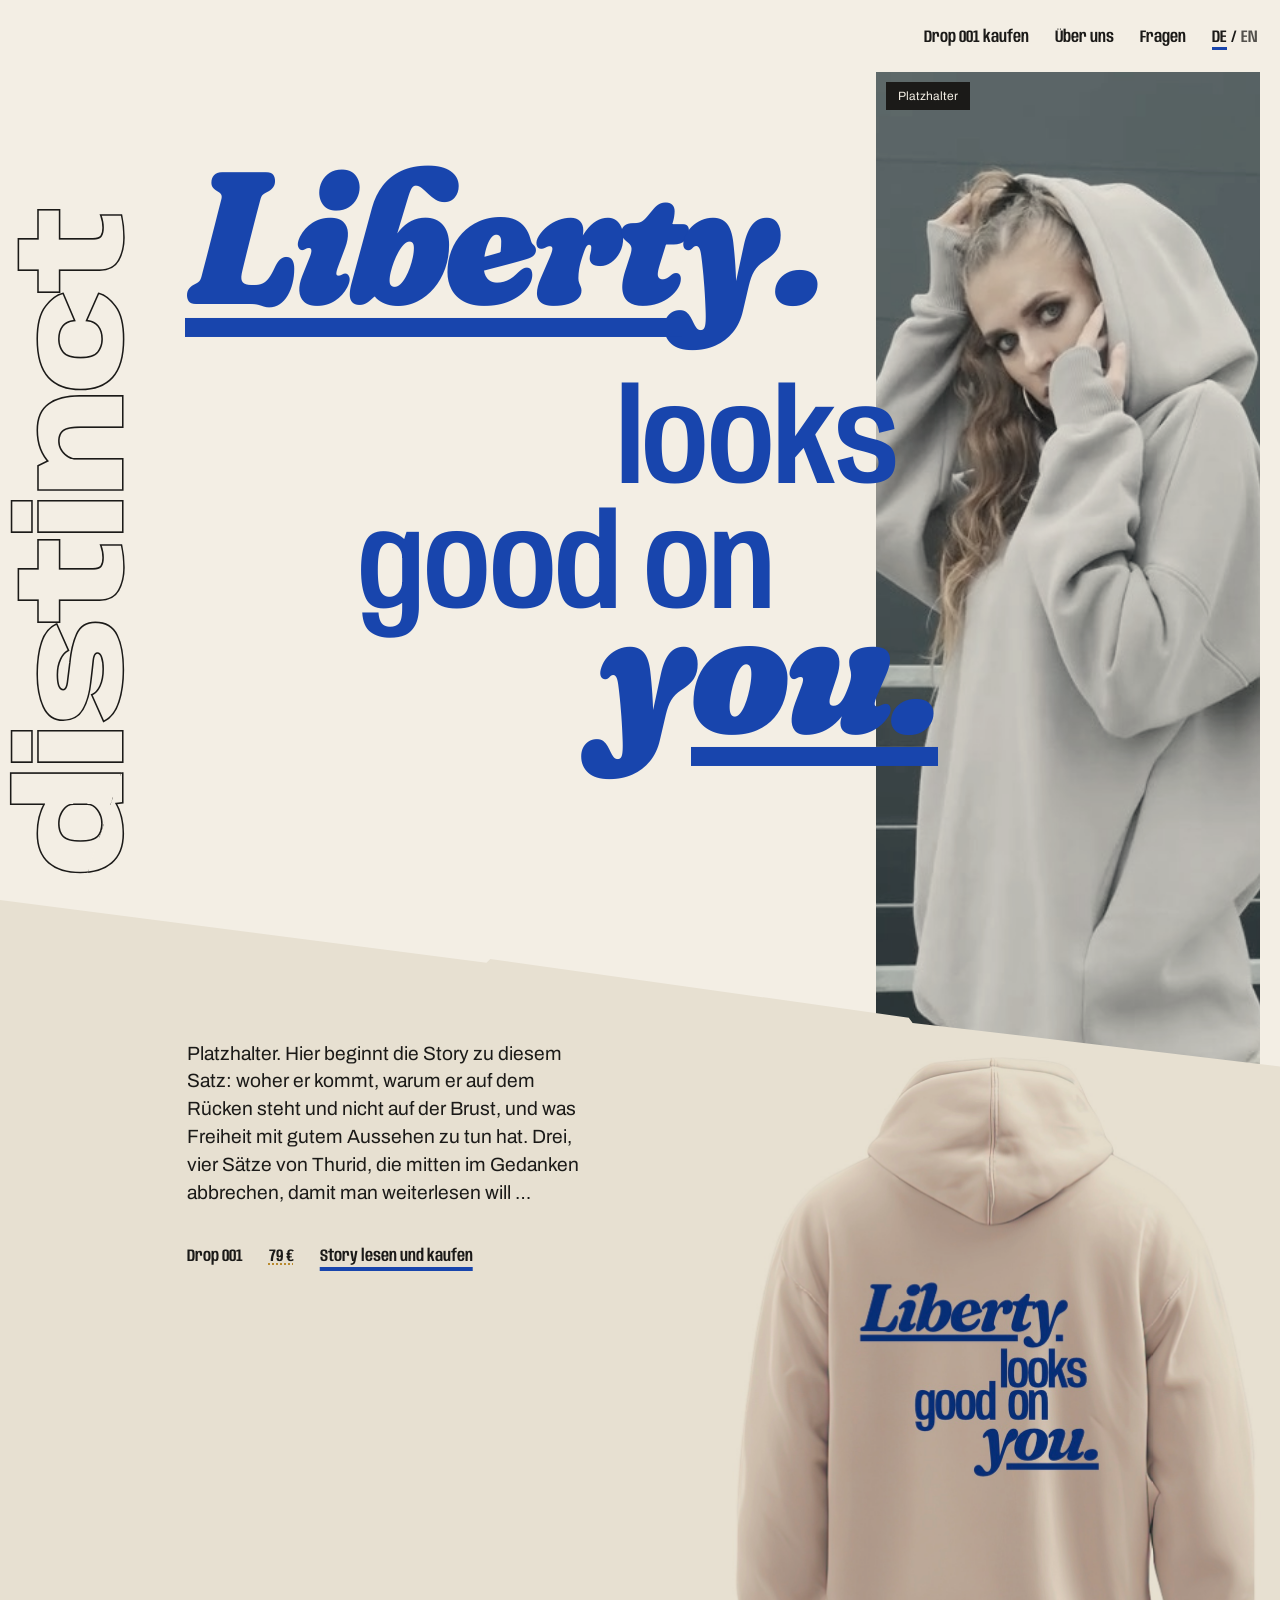
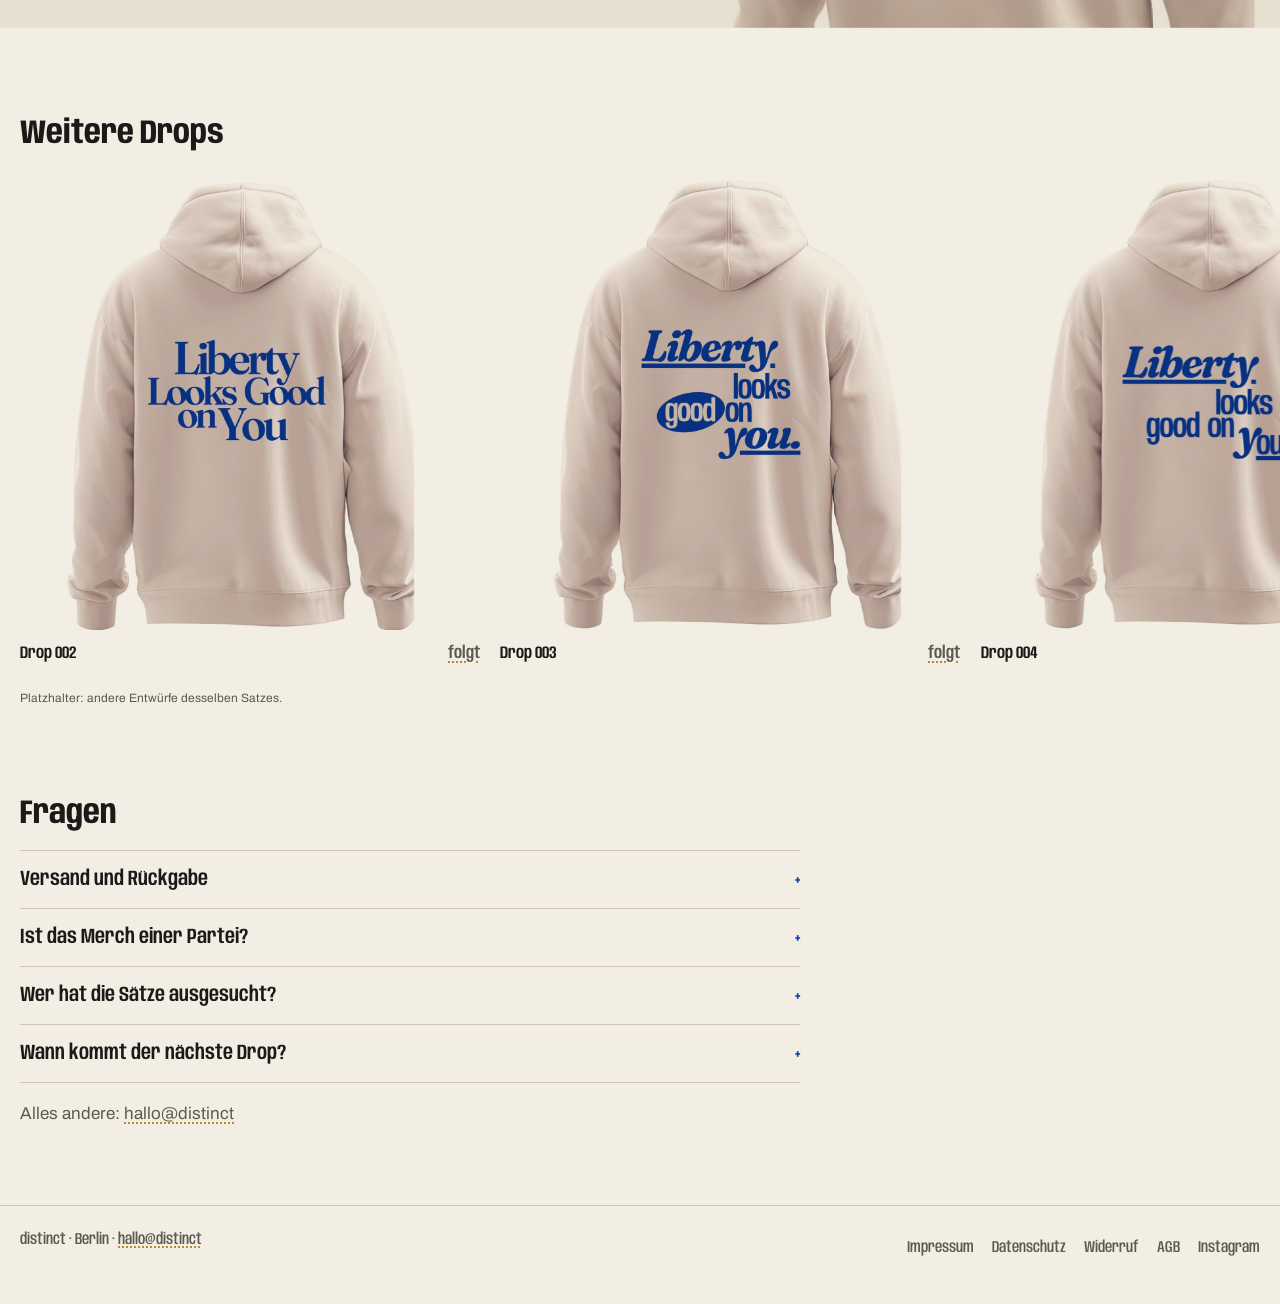
==== index.html @ 94212947 "v5a: Claim, Reels, distinct hochkant Co-Authored-By: Claude Fable 5.2 <noreply@anthropic.com>" ====
<!doctype html>
<html lang="de">
<head>
<meta charset="utf-8">
<meta name="viewport" content="width=device-width,initial-scale=1">
<title>distinct · Liberty looks good on you</title>
<meta name="description" content="distinct. Liberty looks good on you. Drop 001: ein Hoodie, ein Satz auf dem Rücken.">
<meta name="robots" content="noindex">
<link rel="preconnect" href="https://fonts.googleapis.com">
<link rel="preconnect" href="https://fonts.gstatic.com" crossorigin>
<link rel="stylesheet" href="https://fonts.googleapis.com/css2?family=Anybody:wdth,wght@50..150,100..900&family=Fraunces:ital,opsz,wght,SOFT,WONK@1,9..144,100..900,0..100,0..1&family=Archivo:wght@400;500&display=swap">
<link rel="stylesheet" href="assets/site.css">
</head>
<body>
<header class="top over">
  <nav class="nav" aria-label="Seiten" data-i18n-aria="aria_nav">
    <a href="liberty-looks-good-on-you/" data-i18n="nav_shop"><span class="nl">Drop 001 kaufen</span><span class="ns">Kaufen</span></a>
    <a href="about/" data-i18n="nav_about">Über uns</a>
    <a href="#fragen" data-i18n="nav_help">Fragen</a>
    <span class="lang" role="group" aria-label="Sprache" data-i18n-aria="aria_lang"><button type="button" data-l="de" aria-pressed="true">DE</button><span aria-hidden="true">/</span><button type="button" data-l="en" aria-pressed="false">EN</button></span>
  </nav>
</header>
<main class="start">
  <div class="edge"><div class="spine"><h1 class="wm big" id="wm" aria-label="distinct"><span class="d" aria-hidden="true"><span class="dt">d</span><span class="db">d</span></span><span aria-hidden="true">istinct</span></h1></div></div>
  <section class="heroA" aria-label="Liberty looks good on you">
    <p class="lock" role="img" aria-label="Liberty looks good on you">
      <span class="f l1" aria-hidden="true">Libert<i class="rule lft"></i>y.</span>
      <span class="g l2" aria-hidden="true">looks</span>
      <span class="g l3" aria-hidden="true">good on</span>
      <span class="f l4" aria-hidden="true">y<i class="rule rgt"></i>ou.</span>
    </p>
    <!-- Platzhalter-Reels: fünf freie Clips von mixkit.co (Nr. 47498, 47508, 45530, 766, 14067), lokal auf 5 Sekunden, 576×720 und rund 0,85 MB geschnitten.
         Kommen raus, sobald es Clips aus dem Community-Shooting gibt: vier bis sechs Mini-Reels, 4 bis 6 Sekunden, hochkant, ohne Ton,
         jede Person einzeln im Hoodie, gleiches Licht, gleicher Ausschnitt, je unter 1,5 MB plus Standbild. <img> geht an derselben Stelle auch. -->
    <div class="you" aria-hidden="true"><video class="on" muted playsinline preload="auto" poster="img/you-1.jpg" src="img/you-1.mp4"></video><video muted playsinline preload="metadata" poster="img/you-2.jpg" src="img/you-2.mp4"></video><video muted playsinline preload="metadata" poster="img/you-3.jpg" src="img/you-3.mp4"></video><video muted playsinline preload="metadata" poster="img/you-4.jpg" src="img/you-4.mp4"></video><video muted playsinline preload="metadata" poster="img/you-5.jpg" src="img/you-5.mp4"></video><span class="phl">Platzhalter</span></div>
  </section>
  <section class="panel" aria-label="Drop 001">
    <div class="drop">
      <div>
        <div class="below" id="land">
          <h1 class="wm flat" aria-label="distinct"><span class="d" aria-hidden="true"><span class="dt">d</span><span class="db">d</span></span><span aria-hidden="true">istinct</span></h1>
          <div class="slot" aria-hidden="true"></div>
          <div class="dtext">
            <p class="teaser" data-i18n="teaser">Platzhalter. Hier beginnt die Story zu diesem Satz: woher er kommt, warum er auf dem Rücken steht und nicht auf der Brust, und was Freiheit mit gutem Aussehen zu tun hat. Drei, vier Sätze von Thurid, die mitten im Gedanken abbrechen, damit man weiterlesen will …</p>
            <p class="buyline"><span class="pr">Drop 001</span><span class="pr tbd">79 €</span><a class="go" href="liberty-looks-good-on-you/" data-i18n="more">Story lesen und kaufen</a></p>
          </div>
        </div>
      </div>
      <a class="shot" href="liberty-looks-good-on-you/"><img src="img/hoodie-ruecken.jpg" alt="Cremefarbener Hoodie von hinten, auf dem Rücken in Kobaltblau gedruckt: Liberty looks good on you" width="1400" height="1400"></a>
    </div>
  </section>
  <!-- Platzhalter-Block: fliegt wieder raus, bis es Drop 002 gibt. Bilder sind Thurids andere Entwürfe desselben Satzes. -->
  <section class="md" aria-labelledby="mdTitle">
    <h2 class="h2" id="mdTitle" data-i18n="md_t">Weitere Drops</h2>
    <div class="rail" tabindex="0" role="region" aria-label="Weitere Drops" data-i18n-aria="aria_md">
      <figure class="card"><div class="shot"><img src="img/entwurf-7.jpg" alt="Platzhalter: weiterer Hoodie-Entwurf von hinten" loading="lazy" width="1400" height="1400"></div><figcaption><span>Drop 002</span><span class="tbd" data-i18n="soon">folgt</span></figcaption></figure>
      <figure class="card"><div class="shot"><img src="img/entwurf-3.jpg" alt="Platzhalter: weiterer Hoodie-Entwurf von hinten" loading="lazy" width="1400" height="1400"></div><figcaption><span>Drop 003</span><span class="tbd" data-i18n="soon">folgt</span></figcaption></figure>
      <figure class="card"><div class="shot"><img src="img/entwurf-6.jpg" alt="Platzhalter: weiterer Hoodie-Entwurf von hinten" loading="lazy" width="1400" height="1400"></div><figcaption><span>Drop 004</span><span class="tbd" data-i18n="soon">folgt</span></figcaption></figure>
    </div>
    <p class="ph" data-i18n="md_ph">Platzhalter: andere Entwürfe desselben Satzes.</p>
  </section>
  <section class="qs" id="fragen" aria-labelledby="faqTitle">
    <h2 class="h2" id="faqTitle" data-i18n="faq_t">Fragen</h2>
    <div class="faq">
      <details><summary data-i18n="x6q">Versand und Rückgabe</summary><p data-i18n="x6a">Versand mit <span class="tbd">DHL</span> innerhalb Deutschlands für <span class="tbd">4,90 €</span>, <span class="tbd">mittwochs</span>. 14 Tage Widerrufsrecht ab Erhalt. Schreib uns, wir schicken dir ein Rücksendeetikett.</p></details>
      <details><summary data-i18n="x1q">Ist das Merch einer Partei?</summary><p data-i18n="x1a">Nein. distinct gehört zu keiner Partei. Das Label entsteht im <span class="tbd">Hekaton-Fellowship von Prometheus, einem Freiheitsinstitut in Berlin</span>.</p></details>
      <details><summary data-i18n="x2q">Wer hat die Sätze ausgesucht?</summary><p data-i18n="x2a">Thurid hat rund 70 Sätze geschrieben. Sechs davon hingen beim Open Summit 2026 an einer Wand, die Gäste haben mit Klebepunkten abgestimmt.</p></details>
      <details><summary data-i18n="x5q">Wann kommt der nächste Drop?</summary><p data-i18n="x5a">Ein Satz pro Drop. <span class="tbd">Drop 002 ist für das Frühjahr 2027 geplant.</span></p></details>
      <p class="note" data-i18n="h_note">Alles andere: <span class="tbd">hallo@distinct</span></p>
    </div>
  </section>
</main>
<footer class="foot">
  <span>distinct · Berlin · <span class="tbd">hallo@distinct</span></span>
  <nav aria-label="Rechtliches" data-i18n-aria="aria_legal"><a href="impressum/">Impressum</a><a href="datenschutz/" data-i18n="privacy">Datenschutz</a><a href="widerruf/" data-i18n="withdraw">Widerruf</a><a href="agb/" data-i18n="agb">AGB</a><a href="#">Instagram</a></nav>
</footer>
<script>window.EN_PAGE={"title": "distinct · Liberty looks good on you", "teaser": "Placeholder. This is where the story behind the sentence begins: where it comes from, why it sits on the back and not on the chest, and what liberty has to do with looking good. Three or four sentences by Thurid that stop mid-thought, so you want to read on …", "soon": "to follow", "md_t": "More drops", "md_ph": "Placeholder: other designs of the same sentence.", "faq_t": "Questions", "h_note": "Anything else: <span class=\"tbd\">hallo@distinct</span>", "x6q": "Shipping and returns", "x6a": "Shipping with <span class=\"tbd\">DHL</span> within Germany for <span class=\"tbd\">€4.90</span>, <span class=\"tbd\">on Wednesdays</span>. 14-day right of withdrawal from delivery. Write to us and we send a return label.", "x1q": "Is this party merch?", "x1a": "No. distinct belongs to no party. The label is being built in the <span class=\"tbd\">Hekaton fellowship of Prometheus, a freedom institute in Berlin</span>.", "x2q": "Who picked the sentences?", "x2a": "Thurid wrote around 70 sentences. Six of them hung on a wall at Open Summit 2026, and the guests voted with sticky dots.", "x5q": "When is the next drop?", "x5a": "One sentence per drop. <span class=\"tbd\">Drop 002 is planned for spring 2027.</span>"};</script>
<script src="assets/site.js"></script>
</body>
</html>
---- assets/site.css ----
/* distinct v5. Cream and cobalt. Anybody speaks, Fraunces only inside the sentence, Archivo reads. One cut, one sliding wordmark. */
:root{
  --cream:#F3EEE4; --tint:#E7E0D1; --ink:#1b1a18; --muted:#5d5950; --rule:#cdc6b6; --kobalt:#1845AD; --tbd:#b98a2e;
  --any:'Anybody','Helvetica Neue',Arial,sans-serif;
  --fr:'Fraunces',Georgia,serif;
  --body:'Archivo','Helvetica Neue',Arial,sans-serif;
  --gx:max(20px,env(safe-area-inset-left,0px));
  --ease:cubic-bezier(.2,.7,.2,1);
  color-scheme:light;
}
*{box-sizing:border-box}
html{scroll-behavior:smooth}
body{margin:0;background:var(--cream);color:var(--ink);font-family:var(--body);font-size:17px;line-height:1.55;display:flex;flex-direction:column;min-height:100vh;min-height:100svh}
main{width:100%}
a{color:inherit}
a:focus-visible,button:focus-visible,summary:focus-visible,input:focus-visible+label{outline:2px solid var(--kobalt);outline-offset:3px}
::selection{background:var(--kobalt);color:var(--cream)}
p{margin:0}
h1,h2,h3{margin:0;font-weight:inherit}
img{display:block;max-width:100%}
.sr{position:absolute;width:1px;height:1px;overflow:hidden;clip-path:inset(50%);white-space:nowrap}
.tbd{text-decoration:underline dotted var(--tbd) 2px;text-underline-offset:3px}
.meta{font-family:var(--any);font-stretch:78%;font-weight:600;font-size:17px;line-height:1.3}
.go{display:inline-block;padding-block:8px;font-family:var(--any);font-stretch:78%;font-weight:600;font-size:17px;text-decoration:underline;text-decoration-thickness:4px;text-underline-offset:6px;text-decoration-color:var(--kobalt)}
.go:hover{color:var(--kobalt)}
.ph{font-size:12px;color:var(--muted)}

/* ---- header */
.top{display:flex;justify-content:space-between;align-items:center;gap:16px;padding:14px var(--gx)}
.top.over{position:absolute;inset:0 0 auto 0;z-index:6;justify-content:flex-end}
.nav{display:flex;gap:22px;align-items:center;font-family:var(--any);font-stretch:78%;font-weight:600;font-size:17px}
.nav a,.nav button{color:inherit;text-decoration:none;background:none;border:0;padding:10px 2px;font:inherit;cursor:pointer;white-space:nowrap}
.nav a:hover{text-decoration:underline;text-underline-offset:5px}
.nav .ns{display:none}
.nav a[aria-current="page"]{text-decoration:underline;text-decoration-thickness:3px;text-underline-offset:5px;text-decoration-color:var(--kobalt)}
.lang{display:flex;gap:2px;align-items:center}
.lang button[aria-pressed="true"]{text-decoration:underline;text-decoration-thickness:3px;text-underline-offset:5px;text-decoration-color:var(--kobalt)}
.lang button[aria-pressed="false"]{opacity:.74}

/* ---- wordmark: Anybody wide, the d cut along a steep diagonal, the lower piece slips */
.wm{font-family:var(--any);font-weight:800;font-stretch:112%;letter-spacing:-.035em;line-height:.9;color:var(--ink);white-space:nowrap;text-decoration:none;display:inline-block;margin:0}
.wm .d{position:relative;display:inline-block;--g:0em}
.wm .dt{display:inline-block;clip-path:polygon(-30% -30%,140% -30%,140% 92%,-30% 44%)}
.wm .db{position:absolute;left:0;top:0;clip-path:polygon(-30% 44%,140% 92%,140% 140%,-30% 140%);transform:translate(calc(var(--g) * -.8),var(--g))}
.wm.s{font-size:24px}
.wm.s .d{--g:.055em}
.below{position:relative}
/* start page: the wordmark stands on end along the left edge and reads upwards. It holds still (sticky) while the page
   moves under it, until it stands beside the drop; the d breaks over the first 160px of scroll (site.js). */
.edge{position:absolute;z-index:5;left:var(--gx);top:calc(var(--hh) - 24px - var(--wml));width:var(--spine);height:calc(24px + var(--land) + 2 * var(--wml));pointer-events:none}
.edge .spine{position:sticky;top:calc(var(--hh) - 24px - var(--wml));height:var(--wml)}
.wm.big{position:absolute;left:0;bottom:0;font-size:var(--wms,120px);transform-origin:0 100%;rotate:-90deg;translate:.9em 0}
.wm.flat{display:none}
/* softer wordmark on the first screen: Kontur by default, chosen by Florian on 17 Nov (?distinct=kontur | hell | voll): it gains full ink while it holds, --q runs 0..1 */
.wm-hell .wm.big{color:color-mix(in srgb,var(--ink) calc(var(--q,0) * 100%),#c8c0af)}
.wm-kontur .wm.big{color:color-mix(in srgb,var(--ink) calc(var(--q,0) * 100%),var(--cream));-webkit-text-stroke:.022em var(--ink);paint-order:stroke fill}
.slot{height:var(--wml)}
.static .wm .d{--g:.055em!important}

/* ---- the sentence, set to the measure of the back print (Thurid's design 1).
   1em = the size of "Liberty."; the grotesk rows are .68em at 84% width; tops are baseline targets minus each font's ascent. */
.lock{position:relative;display:block;width:4em;height:3.42em;font-size:var(--u,200px);color:var(--kobalt);margin:0}
.lock>span{position:absolute;display:block;line-height:1;white-space:nowrap}
.lock .f{font-family:var(--fr);font-style:italic;font-weight:900;font-variation-settings:'opsz' 144,'SOFT' 100,'WONK' 1;letter-spacing:-.02em}
.lock .g{font-family:var(--any);font-weight:600;font-stretch:84%;font-size:.68em;letter-spacing:-.01em}
.lock .l1{left:0;top:0}
.lock .l2{left:3.35em;top:1.891em}
.lock .l3{left:1.34em;top:2.866em}
.lock .l4{left:2.187em;top:2.278em}
.lock .rule{display:inline-block;width:0;height:0;position:relative}
.lock .rule::after{content:"";position:absolute;top:.075em;height:.1em;background:currentColor}
.lock .rule.lft::after{right:0;width:2.6385em}
.lock .rule.rgt::after{left:0;width:1.3145em}
.lock.bleed .rule.lft::after,.lock.bleed .rule.rgt::after{width:200vw}

/* ---- v5a start: wordmark on end at the left edge, the sentence beside it, a tall photo for the "you" that cuts between people;
   then the drop on a panel whose hand-cut top edge also cuts the photo */
.start{position:relative;--hh:max(100svh,600px);--wms:min(11vw,calc((var(--hh) - 48px) / 4.75));--spine:calc(var(--wms) * .9);--wml:calc(var(--wms) * 4.72);--land:calc(2vw + 16px)}
.heroA{position:relative;height:var(--hh)}
.heroA .lock{position:absolute;left:calc(var(--gx) + var(--spine) + 40px);top:calc(50% + 14px);transform:translateY(-50%);--u:min(calc((100vw - 2 * var(--gx) - var(--spine) - 25vw - 40px) / 4),calc((var(--hh) - 130px) / 3.42))}
.you{position:absolute;z-index:-1;right:var(--gx);top:72px;bottom:-13.5vw;width:30vw;background:var(--tint);overflow:hidden}
.you>img,.you>video{position:absolute;inset:0;width:100%;height:100%;object-fit:cover;opacity:0;transition:opacity 1.4s ease}
.you>.on{opacity:1}
/* one grade over all clips so they read as one series (?film=warm | mono | aus) */
.you::after{content:"";position:absolute;inset:0;pointer-events:none;background:var(--cream);mix-blend-mode:multiply;opacity:0}
.film-warm .you>video,.film-warm .you>img{filter:saturate(.45) contrast(.92) brightness(1.06)}
.film-warm .you::after{opacity:1}
.film-mono .you>video,.film-mono .you>img{filter:grayscale(1) contrast(.95) brightness(1.08)}
.film-mono .you::after{opacity:1;background:#e9dfc9}
.you .phl{z-index:2;position:absolute;left:10px;top:10px;background:var(--ink);color:var(--cream);font-size:12px;line-height:1;padding:8px 12px}
@media (prefers-reduced-motion:no-preference){
  .you>img{transform:scale(1.07);transition:opacity 1.4s ease,transform 8s linear}
  .you>img.on{transform:none}
}
.panel{position:relative;overflow-x:clip}
.panel::before{content:"";position:absolute;inset:0;z-index:-1;background:var(--tint);clip-path:polygon(0 0,38% 4.9vw,38.3% 4.6vw,71% 9.2vw,71.3% 9.6vw,100% 13vw,100% 100%,0 100%)}
.drop{display:grid;grid-template-columns:minmax(0,.95fr) minmax(0,1.05fr);gap:clamp(24px,4vw,64px);padding-left:var(--gx);align-items:start}
.panel .below{display:grid;grid-template-columns:var(--spine) minmax(0,1fr);column-gap:40px;padding-top:var(--land)}
.dtext{padding-block:calc(5vw + 34px) clamp(48px,7vw,96px)}
.teaser{font-size:clamp(18px,1.5vw,22px);line-height:1.45;max-width:36ch;text-wrap:pretty}
.buyline{display:flex;align-items:baseline;flex-wrap:wrap;gap:6px 26px;margin-top:clamp(18px,2.2vw,30px)}
.pr{font-family:var(--any);font-stretch:78%;font-weight:600;font-size:17px}
.shot{position:relative;display:block;aspect-ratio:1/1;mix-blend-mode:multiply}
.shot img{position:absolute;inset:0;width:100%;height:100%;object-fit:cover}
.drop .shot{margin-top:11vw;margin-right:-5vw;aspect-ratio:1/.84}
.drop .shot img{object-position:50% 0}

/* ---- more drops (placeholder rail) and questions */
.h2{font-family:var(--any);font-stretch:78%;font-weight:700;font-size:clamp(26px,2.6vw,36px);line-height:1.05}
.md{padding:clamp(48px,7vw,96px) 0 0 var(--gx)}
.rail{display:flex;gap:clamp(12px,1.6vw,24px);overflow-x:auto;scroll-snap-type:x proximity;padding:18px var(--gx) 14px 0;background:var(--cream);scrollbar-width:thin;scrollbar-color:var(--kobalt) transparent}
.card{flex:0 0 min(38vw,460px);margin:0;scroll-snap-align:start}
.card figcaption{display:flex;justify-content:space-between;gap:12px;margin-top:10px;font-family:var(--any);font-stretch:78%;font-weight:600;font-size:17px}
.card figcaption span+span{color:var(--muted)}
.md .ph{margin-top:8px;padding-right:var(--gx)}
.qs{padding:clamp(48px,7vw,96px) var(--gx) clamp(40px,6vw,80px)}
.qs .faq{padding-top:18px}

/* ---- v5b start: the back of the hoodie, cut along the logo's angle */
.heroB{position:relative;height:100vh;height:100svh;min-height:600px;overflow:hidden}
.heroB .back{position:absolute;right:-3vw;top:-9vh;height:122vh;aspect-ratio:1/1;mix-blend-mode:multiply}
.heroB .back img{position:absolute;inset:0;width:100%;height:100%;object-fit:cover}
.heroB .back .up{clip-path:polygon(0 0,100% 0,100% 100%,0 52%)}
.heroB .back .lo{clip-path:polygon(0 52%,100% 100%,0 100%);transform:translate(-20px,18px)}
.heroB .note{position:absolute;left:var(--gx);top:92px;z-index:4;max-width:22ch}
.heroB .more{position:absolute;right:var(--gx);bottom:14px;z-index:6}
.heroB .ph{position:absolute;right:var(--gx);top:76px;z-index:6}
.bandB{padding:28px var(--gx) clamp(40px,6vw,72px);--wml:var(--gx);--lift:80px;--wms:min(14vw,28vh)}

/* ---- inner pages */
.page{max-width:1400px;margin:0 auto;padding:clamp(16px,3vw,40px) var(--gx) clamp(40px,6vw,80px)}
.t{font-family:var(--any);font-stretch:78%;font-weight:700;font-size:clamp(40px,6vw,88px);line-height:.98;letter-spacing:-.01em;text-wrap:balance;max-width:16ch}
.h{font-family:var(--any);font-stretch:78%;font-weight:700;font-size:clamp(26px,2.6vw,36px);line-height:1.05;margin:1.5em 0 .4em}
.prose{max-width:62ch;font-size:clamp(17px,1.3vw,19px)}
.prose p+p{margin-top:1em}
.story{display:grid;grid-template-columns:minmax(0,1.35fr) minmax(300px,.9fr);gap:clamp(32px,5vw,96px);align-items:start}
.story .lock{--u:min(21.5vw,112px)}
.story .meta{margin:clamp(20px,2.4vw,32px) 0 clamp(24px,3vw,40px)}
.buy{position:sticky;top:20px;display:flex;flex-direction:column;gap:16px;background:var(--cream)}
.buy .shot{aspect-ratio:auto;height:min(48vh,460px)}
.buy .shot img{object-position:50% 48%}
fieldset{border:0;margin:0;padding:0;min-width:0}
legend{padding:0}
.sizes{position:relative;display:flex;flex-wrap:wrap;gap:6px}
.sizes input{position:absolute;opacity:0;pointer-events:none}
.sizes label{flex:1 1 52px;text-align:center;padding:11px 8px;border:1.5px solid var(--rule);cursor:pointer;font-family:var(--any);font-stretch:78%;font-weight:600;font-size:17px}
.sizes input:checked+label{border-color:var(--ink);background:var(--ink);color:var(--cream)}
.sizes.err label{border-color:var(--ink)}
.hint{font-family:var(--any);font-stretch:78%;font-weight:600;font-size:16px;margin-top:8px}
.hint:empty{display:none}
.price{font-family:var(--any);font-stretch:78%;font-weight:700;font-size:28px;line-height:1.1}
.price small{font-weight:500;font-size:16px;color:var(--muted);margin-left:8px}
.cta{display:flex;align-items:center;justify-content:space-between;gap:10px;width:100%;font-family:var(--any);font-stretch:78%;font-weight:700;font-size:19px;line-height:1;text-decoration:none;cursor:pointer;padding:19px 20px;border:0;background:var(--kobalt);color:var(--cream);transition:background-color .2s ease}
.cta:hover{background:var(--ink)}
.facts{font-family:var(--any);font-stretch:78%;font-weight:500;font-size:16px;color:var(--muted);line-height:1.4}
.terms{font-size:15px;max-width:52ch;line-height:1.5;text-wrap:pretty}
.terms .nw{white-space:nowrap}
.sticky{display:none}
.about{display:grid;grid-template-columns:minmax(0,1fr) minmax(0,1.1fr);gap:clamp(24px,5vw,80px);padding-top:clamp(28px,4vw,56px);align-items:start}
.about .photo{position:relative;aspect-ratio:4/3;overflow:hidden;background:var(--rule)}
.about .photo img{width:100%;height:100%;object-fit:cover}
.about .photo .ph{position:absolute;right:8px;bottom:6px;color:#f3eee4;text-shadow:0 0 6px rgba(0,0,0,.45)}
.values{display:grid;grid-template-columns:repeat(3,minmax(0,1fr));gap:18px;margin-top:clamp(40px,5vw,72px);border-top:4px solid var(--kobalt);padding-top:16px;font-family:var(--any);font-stretch:78%;font-weight:700;font-size:clamp(24px,2.6vw,36px);line-height:1.05}
.faq{max-width:780px;padding-top:clamp(28px,4vw,56px)}
.faq details{border-bottom:1px solid var(--rule);padding:16px 0}
.faq details:first-of-type{border-top:1px solid var(--rule)}
.faq summary{cursor:pointer;list-style:none;display:flex;justify-content:space-between;gap:16px;font-family:var(--any);font-stretch:78%;font-weight:600;font-size:21px;line-height:1.2}
.faq summary::-webkit-details-marker{display:none}
.faq summary::after{content:"+";color:var(--kobalt)}
.faq details[open] summary::after{content:"–"}
.faq details p{margin-top:10px;color:var(--muted);max-width:60ch}
.faq .note{margin-top:18px;color:var(--muted)}

/* ---- footer */
.foot{display:flex;justify-content:space-between;flex-wrap:wrap;gap:8px 24px;padding:22px var(--gx) calc(36px + env(safe-area-inset-bottom,0px));border-top:1px solid var(--rule);margin-top:auto;font-family:var(--any);font-stretch:78%;font-weight:500;font-size:16px;color:var(--muted)}
.foot nav{display:flex;flex-wrap:wrap;gap:0 18px}
.foot a{text-decoration:none;display:inline-block;padding-block:8px}
.foot a:hover{text-decoration:underline}

@media (max-width:860px){
  .story,.about{grid-template-columns:1fr}
  .buy{position:static}
  .values{grid-template-columns:1fr}
}
@media (max-width:700px){
  .nav{gap:10px;font-size:16px}
  .nav .nl{display:none}.nav .ns{display:inline}
  .heroA{height:auto;padding:88px var(--gx) 0;--u:calc((100vw - 2 * var(--gx)) / 4.02)}
  .heroA .lock{position:relative;left:auto;top:auto;transform:none;--u:inherit}
  .you{position:relative;right:auto;top:auto;bottom:auto;width:auto;margin:calc(var(--u) * -.5) calc(-1 * var(--gx)) -13vw 22vw;aspect-ratio:4/5}
  .card{flex-basis:72vw}
  .drop{grid-template-columns:1fr;padding-right:var(--gx)}
  .edge,.slot{display:none}
  .wm.flat{display:inline-block;font-size:17.5vw}
  .panel .below{display:block;padding-top:calc(13vw + 22px)}
  .dtext{padding-top:clamp(28px,4vw,56px)}
  .drop .shot{margin:0 calc(-1 * var(--gx)) 0 0;order:3}
  .dtext{padding-bottom:28px}
  .heroB .back{right:-34vw;top:6vh;height:auto;width:168vw}
  .heroB .note{top:72px}
  .heroB .ph{left:var(--gx);right:var(--gx);top:auto;bottom:60px}
  .bandB{--wms:17.5vw}
  .sticky{display:block;position:fixed;left:0;right:0;bottom:0;z-index:30;padding:10px var(--gx) calc(10px + env(safe-area-inset-bottom,0px));background:var(--cream);border-top:1px solid var(--rule);transform:translateY(110%);transition:transform .3s var(--ease)}
  .sticky.on{transform:none}
  body.has-sticky .foot{padding-bottom:calc(96px + env(safe-area-inset-bottom,0px))}
}
@media (prefers-reduced-motion:reduce){
  html{scroll-behavior:auto}
}
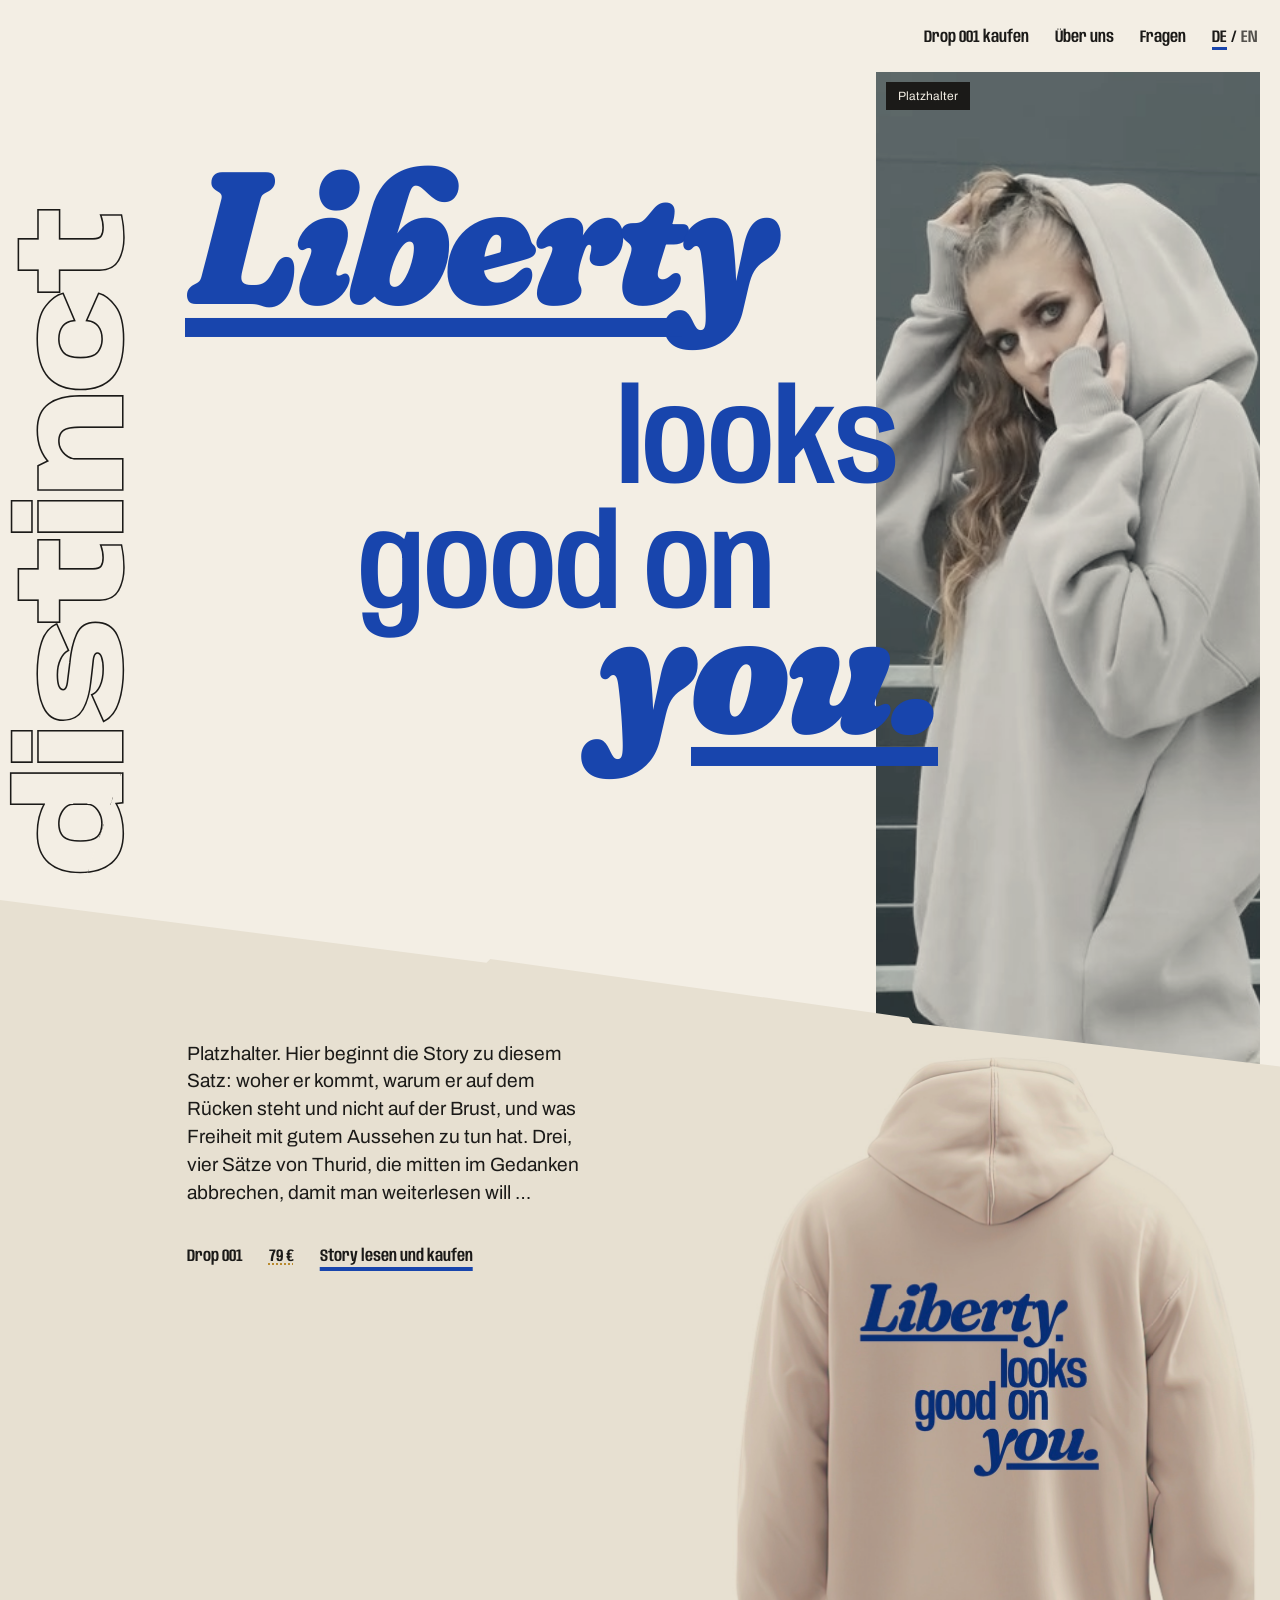
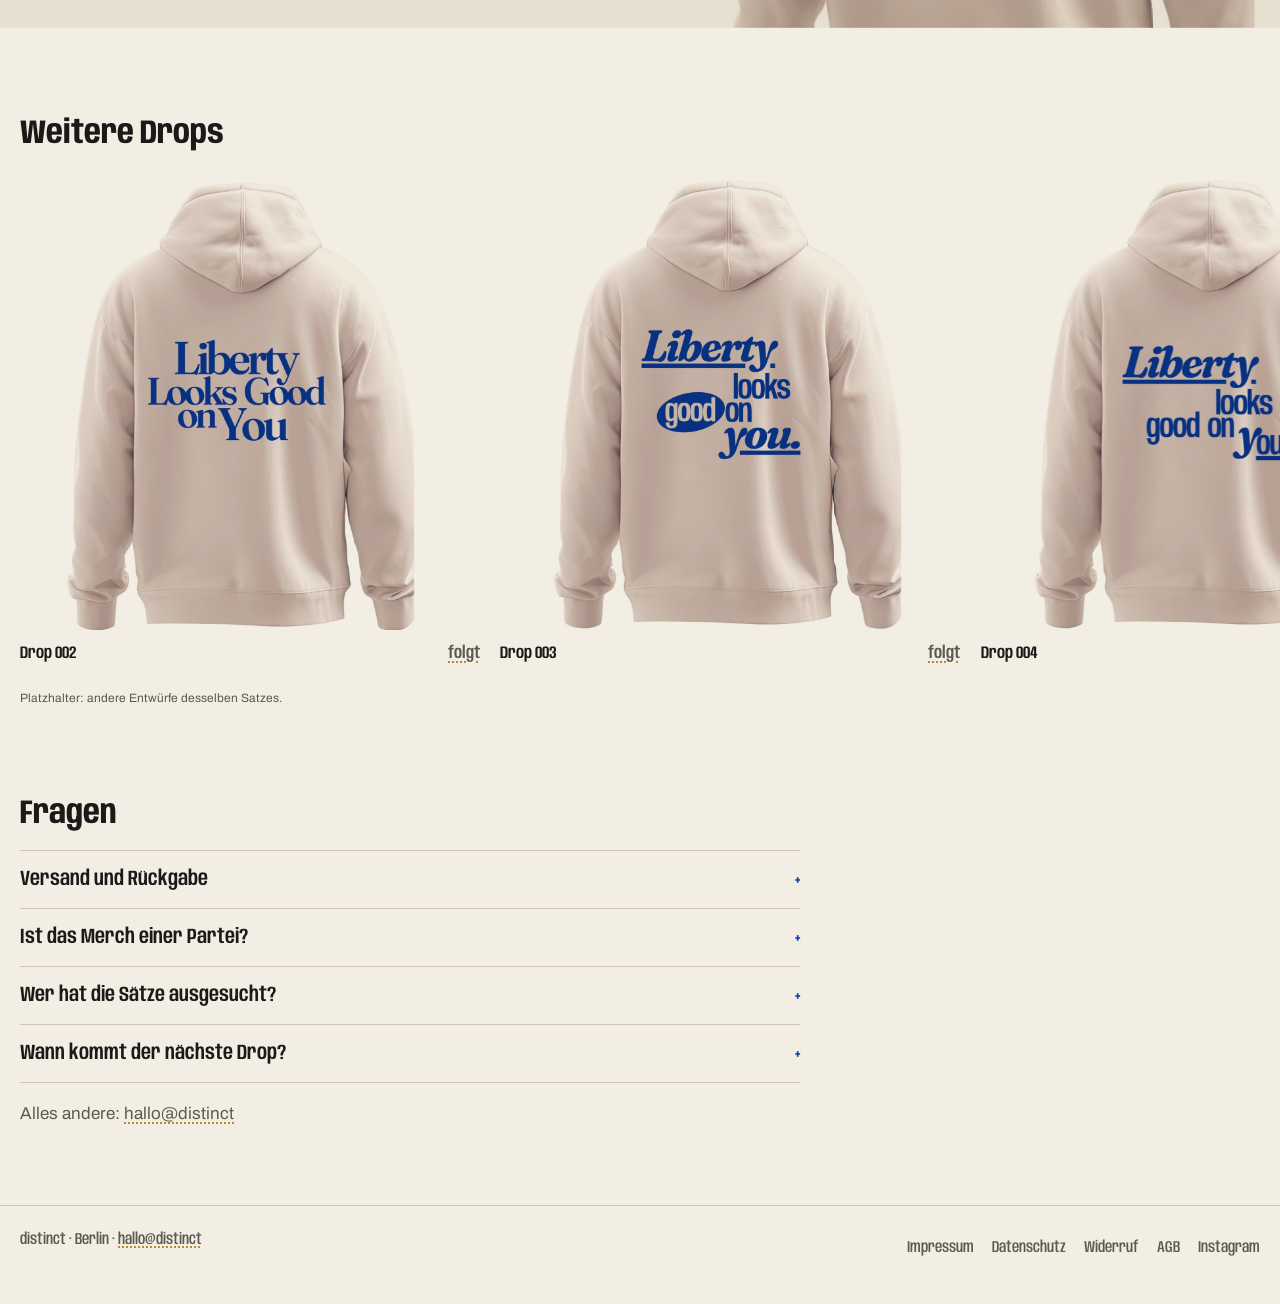
==== commit 4a55eb94: "Kein Punkt hinter Liberty Co-Authored-By: Claude Fable 5.2 <noreply@anthropic.com>" ====
--- a/index.html
+++ b/index.html
@@ -24,7 +24,7 @@
   <div class="edge"><div class="spine"><h1 class="wm big" id="wm" aria-label="distinct"><span class="d" aria-hidden="true"><span class="dt">d</span><span class="db">d</span></span><span aria-hidden="true">istinct</span></h1></div></div>
   <section class="heroA" aria-label="Liberty looks good on you">
     <p class="lock" role="img" aria-label="Liberty looks good on you">
-      <span class="f l1" aria-hidden="true">Libert<i class="rule lft"></i>y.</span>
+      <span class="f l1" aria-hidden="true">Libert<i class="rule lft"></i>y</span>
       <span class="g l2" aria-hidden="true">looks</span>
       <span class="g l3" aria-hidden="true">good on</span>
       <span class="f l4" aria-hidden="true">y<i class="rule rgt"></i>ou.</span>
--- a/assets/site.css
+++ b/assets/site.css
@@ -58,7 +58,7 @@
 .static .wm .d{--g:.055em!important}
 
 /* ---- the sentence, set to the measure of the back print (Thurid's design 1).
-   1em = the size of "Liberty."; the grotesk rows are .68em at 84% width; tops are baseline targets minus each font's ascent. */
+   1em = the size of "Liberty"; the grotesk rows are .68em at 84% width; tops are baseline targets minus each font's ascent. */
 .lock{position:relative;display:block;width:4em;height:3.42em;font-size:var(--u,200px);color:var(--kobalt);margin:0}
 .lock>span{position:absolute;display:block;line-height:1;white-space:nowrap}
 .lock .f{font-family:var(--fr);font-style:italic;font-weight:900;font-variation-settings:'opsz' 144,'SOFT' 100,'WONK' 1;letter-spacing:-.02em}
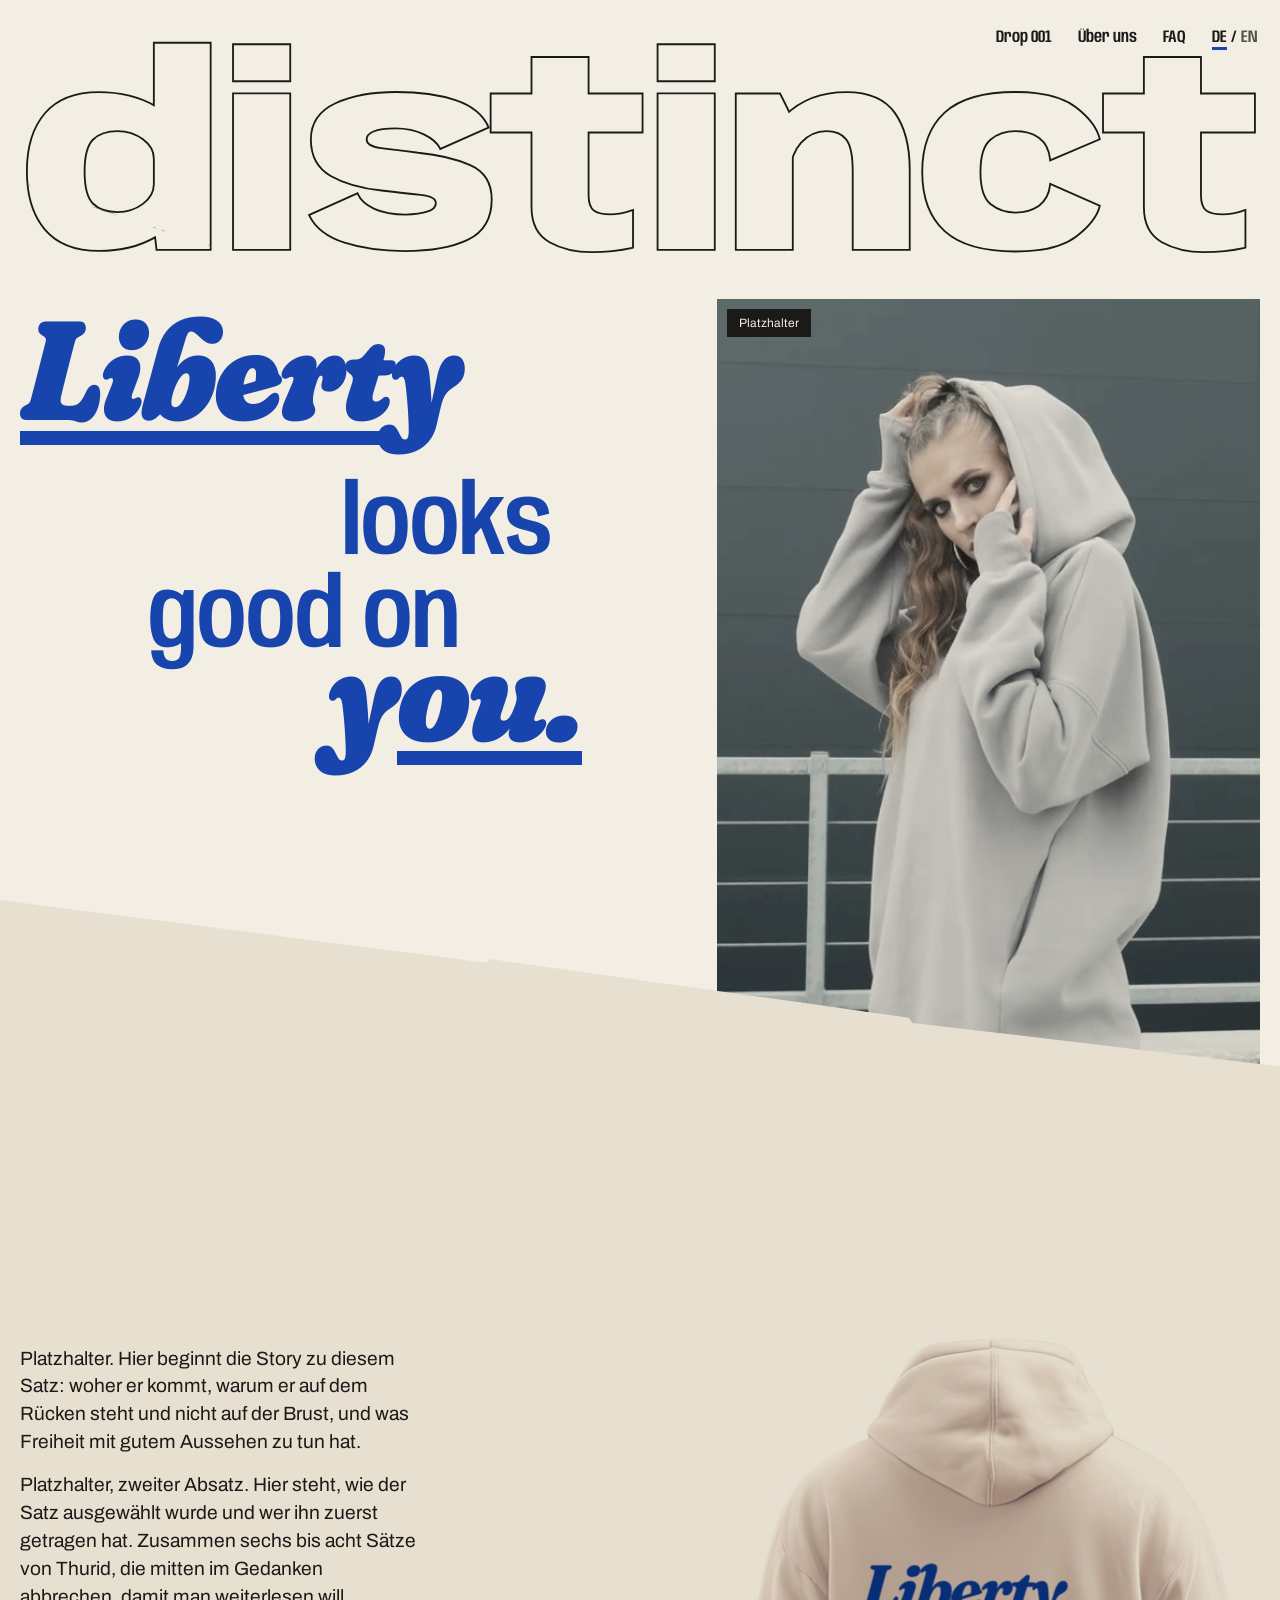
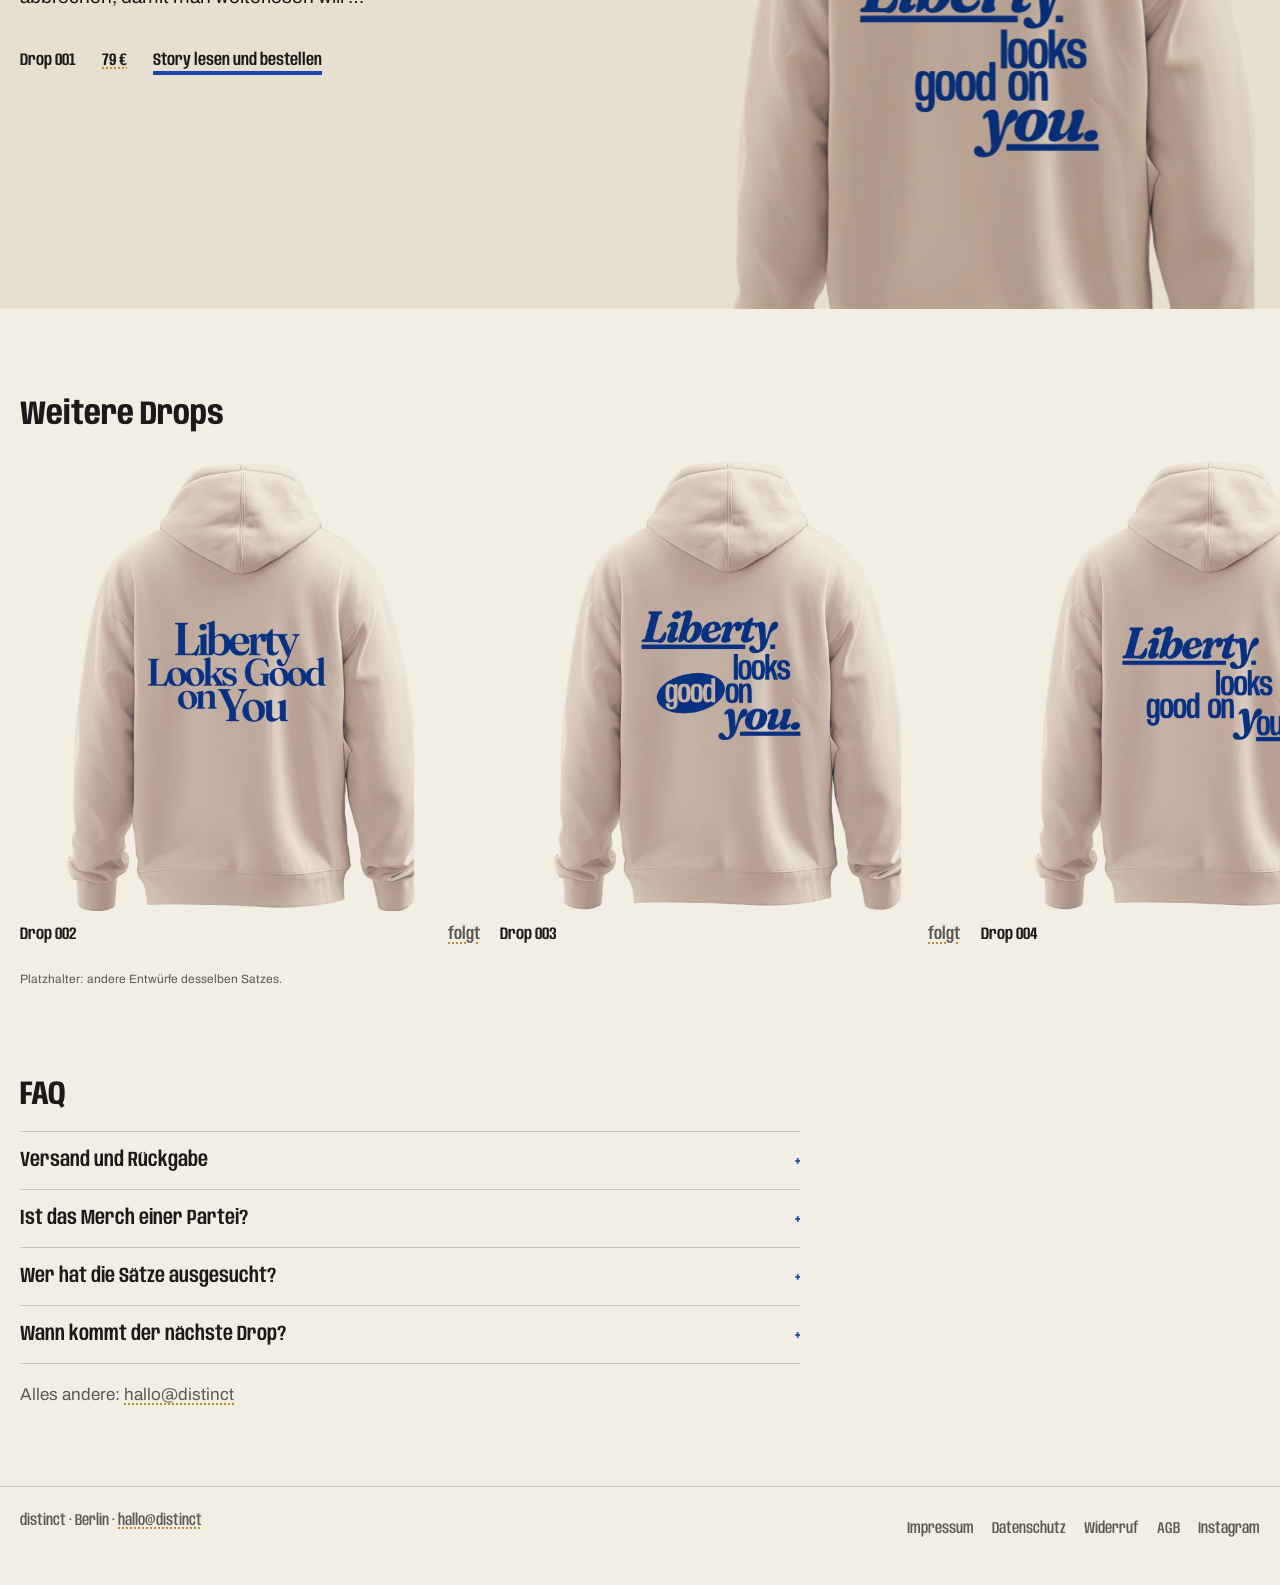
==== commit b7301eed: "Titelkopf: distinct als Kontur oben, d bricht beim Scrollen; FAQ, Drop 001, Story lesen und bestelle" ====
--- a/index.html
+++ b/index.html
@@ -6,6 +6,7 @@
 <title>distinct · Liberty looks good on you</title>
 <meta name="description" content="distinct. Liberty looks good on you. Drop 001: ein Hoodie, ein Satz auf dem Rücken.">
 <meta name="robots" content="noindex">
+<script>(function(){var d=document.documentElement,m=(location.search.match(/[?&]lage=(titel|hoch)/)||[])[1];try{if(m)sessionStorage.setItem('distinct-lage',m);else m=sessionStorage.getItem('distinct-lage')}catch(e){}d.classList.add(m==='hoch'?'wm-hoch':'wm-titel')})()</script>
 <link rel="preconnect" href="https://fonts.googleapis.com">
 <link rel="preconnect" href="https://fonts.gstatic.com" crossorigin>
 <link rel="stylesheet" href="https://fonts.googleapis.com/css2?family=Anybody:wdth,wght@50..150,100..900&family=Fraunces:ital,opsz,wght,SOFT,WONK@1,9..144,100..900,0..100,0..1&family=Archivo:wght@400;500&display=swap">
@@ -14,9 +15,9 @@
 <body>
 <header class="top over">
   <nav class="nav" aria-label="Seiten" data-i18n-aria="aria_nav">
-    <a href="liberty-looks-good-on-you/" data-i18n="nav_shop"><span class="nl">Drop 001 kaufen</span><span class="ns">Kaufen</span></a>
+    <a href="liberty-looks-good-on-you/" data-i18n="nav_shop">Drop 001</a>
     <a href="about/" data-i18n="nav_about">Über uns</a>
-    <a href="#fragen" data-i18n="nav_help">Fragen</a>
+    <a href="#fragen" data-i18n="nav_help">FAQ</a>
     <span class="lang" role="group" aria-label="Sprache" data-i18n-aria="aria_lang"><button type="button" data-l="de" aria-pressed="true">DE</button><span aria-hidden="true">/</span><button type="button" data-l="en" aria-pressed="false">EN</button></span>
   </nav>
 </header>
@@ -41,8 +42,8 @@
           <h1 class="wm flat" aria-label="distinct"><span class="d" aria-hidden="true"><span class="dt">d</span><span class="db">d</span></span><span aria-hidden="true">istinct</span></h1>
           <div class="slot" aria-hidden="true"></div>
           <div class="dtext">
-            <p class="teaser" data-i18n="teaser">Platzhalter. Hier beginnt die Story zu diesem Satz: woher er kommt, warum er auf dem Rücken steht und nicht auf der Brust, und was Freiheit mit gutem Aussehen zu tun hat. Drei, vier Sätze von Thurid, die mitten im Gedanken abbrechen, damit man weiterlesen will …</p>
-            <p class="buyline"><span class="pr">Drop 001</span><span class="pr tbd">79 €</span><a class="go" href="liberty-looks-good-on-you/" data-i18n="more">Story lesen und kaufen</a></p>
+            <div class="teaser"><p data-i18n="teaser">Platzhalter. Hier beginnt die Story zu diesem Satz: woher er kommt, warum er auf dem Rücken steht und nicht auf der Brust, und was Freiheit mit gutem Aussehen zu tun hat.</p><p data-i18n="teaser2">Platzhalter, zweiter Absatz. Hier steht, wie der Satz ausgewählt wurde und wer ihn zuerst getragen hat. Zusammen sechs bis acht Sätze von Thurid, die mitten im Gedanken abbrechen, damit man weiterlesen will …</p></div>
+            <p class="buyline"><span class="pr">Drop 001</span><span class="pr tbd">79 €</span><a class="go" href="liberty-looks-good-on-you/" data-i18n="more">Story lesen und bestellen</a></p>
           </div>
         </div>
       </div>
@@ -60,7 +61,7 @@
     <p class="ph" data-i18n="md_ph">Platzhalter: andere Entwürfe desselben Satzes.</p>
   </section>
   <section class="qs" id="fragen" aria-labelledby="faqTitle">
-    <h2 class="h2" id="faqTitle" data-i18n="faq_t">Fragen</h2>
+    <h2 class="h2" id="faqTitle" data-i18n="faq_t">FAQ</h2>
     <div class="faq">
       <details><summary data-i18n="x6q">Versand und Rückgabe</summary><p data-i18n="x6a">Versand mit <span class="tbd">DHL</span> innerhalb Deutschlands für <span class="tbd">4,90 €</span>, <span class="tbd">mittwochs</span>. 14 Tage Widerrufsrecht ab Erhalt. Schreib uns, wir schicken dir ein Rücksendeetikett.</p></details>
       <details><summary data-i18n="x1q">Ist das Merch einer Partei?</summary><p data-i18n="x1a">Nein. distinct gehört zu keiner Partei. Das Label entsteht im <span class="tbd">Hekaton-Fellowship von Prometheus, einem Freiheitsinstitut in Berlin</span>.</p></details>
@@ -74,7 +75,7 @@
   <span>distinct · Berlin · <span class="tbd">hallo@distinct</span></span>
   <nav aria-label="Rechtliches" data-i18n-aria="aria_legal"><a href="impressum/">Impressum</a><a href="datenschutz/" data-i18n="privacy">Datenschutz</a><a href="widerruf/" data-i18n="withdraw">Widerruf</a><a href="agb/" data-i18n="agb">AGB</a><a href="#">Instagram</a></nav>
 </footer>
-<script>window.EN_PAGE={"title": "distinct · Liberty looks good on you", "teaser": "Placeholder. This is where the story behind the sentence begins: where it comes from, why it sits on the back and not on the chest, and what liberty has to do with looking good. Three or four sentences by Thurid that stop mid-thought, so you want to read on …", "soon": "to follow", "md_t": "More drops", "md_ph": "Placeholder: other designs of the same sentence.", "faq_t": "Questions", "h_note": "Anything else: <span class=\"tbd\">hallo@distinct</span>", "x6q": "Shipping and returns", "x6a": "Shipping with <span class=\"tbd\">DHL</span> within Germany for <span class=\"tbd\">€4.90</span>, <span class=\"tbd\">on Wednesdays</span>. 14-day right of withdrawal from delivery. Write to us and we send a return label.", "x1q": "Is this party merch?", "x1a": "No. distinct belongs to no party. The label is being built in the <span class=\"tbd\">Hekaton fellowship of Prometheus, a freedom institute in Berlin</span>.", "x2q": "Who picked the sentences?", "x2a": "Thurid wrote around 70 sentences. Six of them hung on a wall at Open Summit 2026, and the guests voted with sticky dots.", "x5q": "When is the next drop?", "x5a": "One sentence per drop. <span class=\"tbd\">Drop 002 is planned for spring 2027.</span>"};</script>
+<script>window.EN_PAGE={"title": "distinct · Liberty looks good on you", "teaser": "Placeholder. This is where the story behind the sentence begins: where it comes from, why it sits on the back and not on the chest, and what liberty has to do with looking good.", "teaser2": "Placeholder, second paragraph. This is where it says how the sentence was chosen and who wore it first. Six to eight sentences by Thurid in all, stopping mid-thought, so you want to read on …", "soon": "to follow", "md_t": "More drops", "md_ph": "Placeholder: other designs of the same sentence.", "faq_t": "FAQ", "h_note": "Anything else: <span class=\"tbd\">hallo@distinct</span>", "x6q": "Shipping and returns", "x6a": "Shipping with <span class=\"tbd\">DHL</span> within Germany for <span class=\"tbd\">€4.90</span>, <span class=\"tbd\">on Wednesdays</span>. 14-day right of withdrawal from delivery. Write to us and we send a return label.", "x1q": "Is this party merch?", "x1a": "No. distinct belongs to no party. The label is being built in the <span class=\"tbd\">Hekaton fellowship of Prometheus, a freedom institute in Berlin</span>.", "x2q": "Who picked the sentences?", "x2a": "Thurid wrote around 70 sentences. Six of them hung on a wall at Open Summit 2026, and the guests voted with sticky dots.", "x5q": "When is the next drop?", "x5a": "One sentence per drop. <span class=\"tbd\">Drop 002 is planned for spring 2027.</span>"};</script>
 <script src="assets/site.js"></script>
 </body>
 </html>
--- a/assets/site.css
+++ b/assets/site.css
@@ -31,7 +31,6 @@
 .nav{display:flex;gap:22px;align-items:center;font-family:var(--any);font-stretch:78%;font-weight:600;font-size:17px}
 .nav a,.nav button{color:inherit;text-decoration:none;background:none;border:0;padding:10px 2px;font:inherit;cursor:pointer;white-space:nowrap}
 .nav a:hover{text-decoration:underline;text-underline-offset:5px}
-.nav .ns{display:none}
 .nav a[aria-current="page"]{text-decoration:underline;text-decoration-thickness:3px;text-underline-offset:5px;text-decoration-color:var(--kobalt)}
 .lang{display:flex;gap:2px;align-items:center}
 .lang button[aria-pressed="true"]{text-decoration:underline;text-decoration-thickness:3px;text-underline-offset:5px;text-decoration-color:var(--kobalt)}
@@ -97,7 +96,24 @@
 .drop{display:grid;grid-template-columns:minmax(0,.95fr) minmax(0,1.05fr);gap:clamp(24px,4vw,64px);padding-left:var(--gx);align-items:start}
 .panel .below{display:grid;grid-template-columns:var(--spine) minmax(0,1fr);column-gap:40px;padding-top:var(--land)}
 .dtext{padding-block:calc(5vw + 34px) clamp(48px,7vw,96px)}
+/* default since 18 Nov (Florian chose study A): the wordmark is a masthead across the top, a fine outline; its d is whole at the top and slips apart on scroll.
+   It holds while the page moves, claim and reel pass, the drop slides under it and it becomes the drop's headline, in ink.
+   ?lage=hoch brings back the upright version above. The class is set in the head so nothing jumps. Phones keep the flat wordmark in the panel. */
+@media (min-width:701px){
+  .wm-titel .start{--mt:clamp(52px,4.6vw,72px);--wms:min(calc((100vw - 2 * var(--gx)) / 4.74),calc(var(--hh) * .36));--wml:calc(var(--wms) * .9);--land:calc(13vw + 12px);--below:calc(var(--mt) + var(--wms) * .84 + 1.6vw)}
+  .wm-titel .edge{top:var(--mt);width:auto;height:calc(var(--hh) + var(--land) + var(--wml) - var(--mt))}
+  .wm-titel .edge .spine{top:var(--mt)}
+  .wm-titel .wm.big{position:static;display:block;rotate:none;translate:none}
+  .wm-titel.wm-kontur .wm.big{-webkit-text-stroke-width:.014em}
+  .wm-titel .heroA .lock{z-index:6;left:var(--gx);top:var(--below);transform:none;--u:min(11vw,calc((var(--hh) - var(--below) - 20px) / 3.42))}
+  .wm-titel .you{left:56vw;width:auto;top:var(--below)}
+  .wm-titel .you>img,.wm-titel .you>video{object-position:50% 30%}
+  .wm-titel .panel .below{display:block}
+  .wm-titel .dtext{padding-top:clamp(20px,2.4vw,36px)}
+  .wm-titel .drop .shot{margin-top:calc(var(--land) + var(--wml) + 8px)}
+}
 .teaser{font-size:clamp(18px,1.5vw,22px);line-height:1.45;max-width:36ch;text-wrap:pretty}
+.teaser p+p{margin-top:.8em}
 .buyline{display:flex;align-items:baseline;flex-wrap:wrap;gap:6px 26px;margin-top:clamp(18px,2.2vw,30px)}
 .pr{font-family:var(--any);font-stretch:78%;font-weight:600;font-size:17px}
 .shot{position:relative;display:block;aspect-ratio:1/1;mix-blend-mode:multiply}
@@ -184,7 +200,6 @@
 }
 @media (max-width:700px){
   .nav{gap:10px;font-size:16px}
-  .nav .nl{display:none}.nav .ns{display:inline}
   .heroA{height:auto;padding:88px var(--gx) 0;--u:calc((100vw - 2 * var(--gx)) / 4.02)}
   .heroA .lock{position:relative;left:auto;top:auto;transform:none;--u:inherit}
   .you{position:relative;right:auto;top:auto;bottom:auto;width:auto;margin:calc(var(--u) * -.5) calc(-1 * var(--gx)) -13vw 22vw;aspect-ratio:4/5}
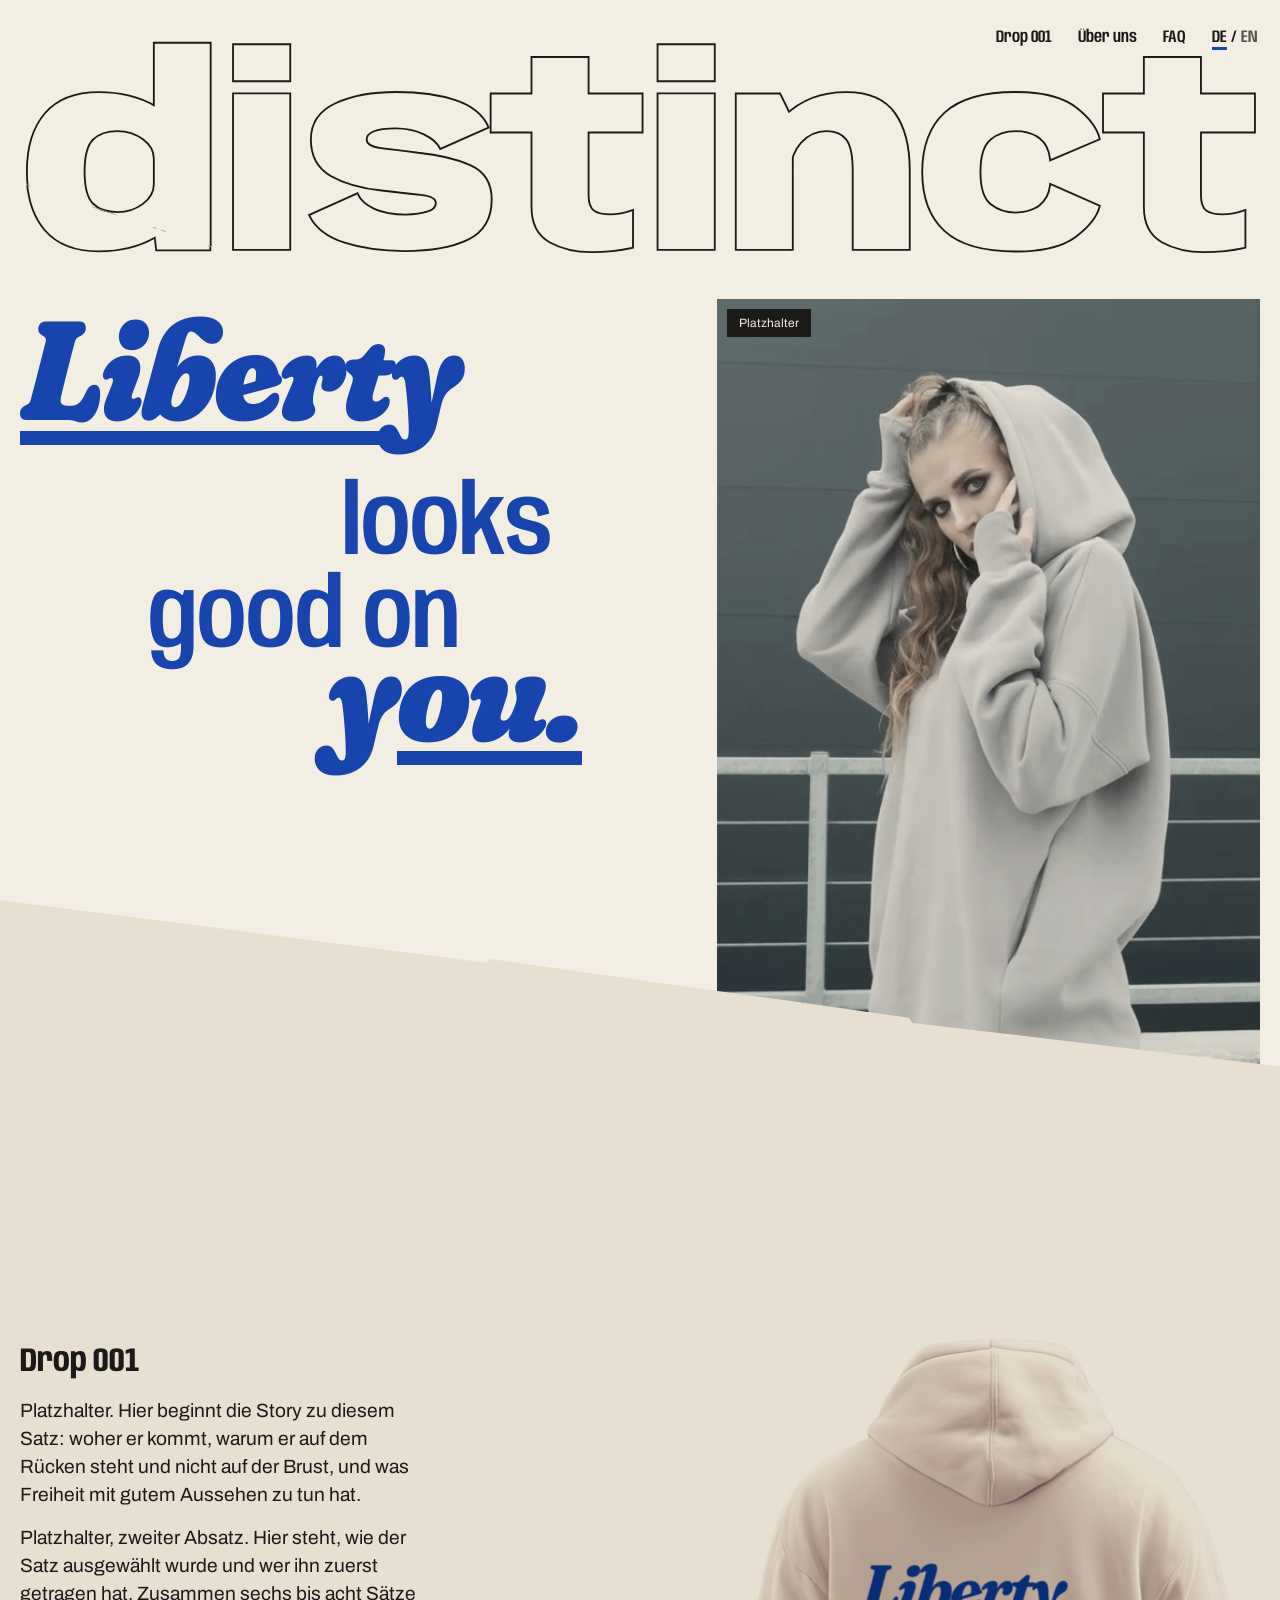
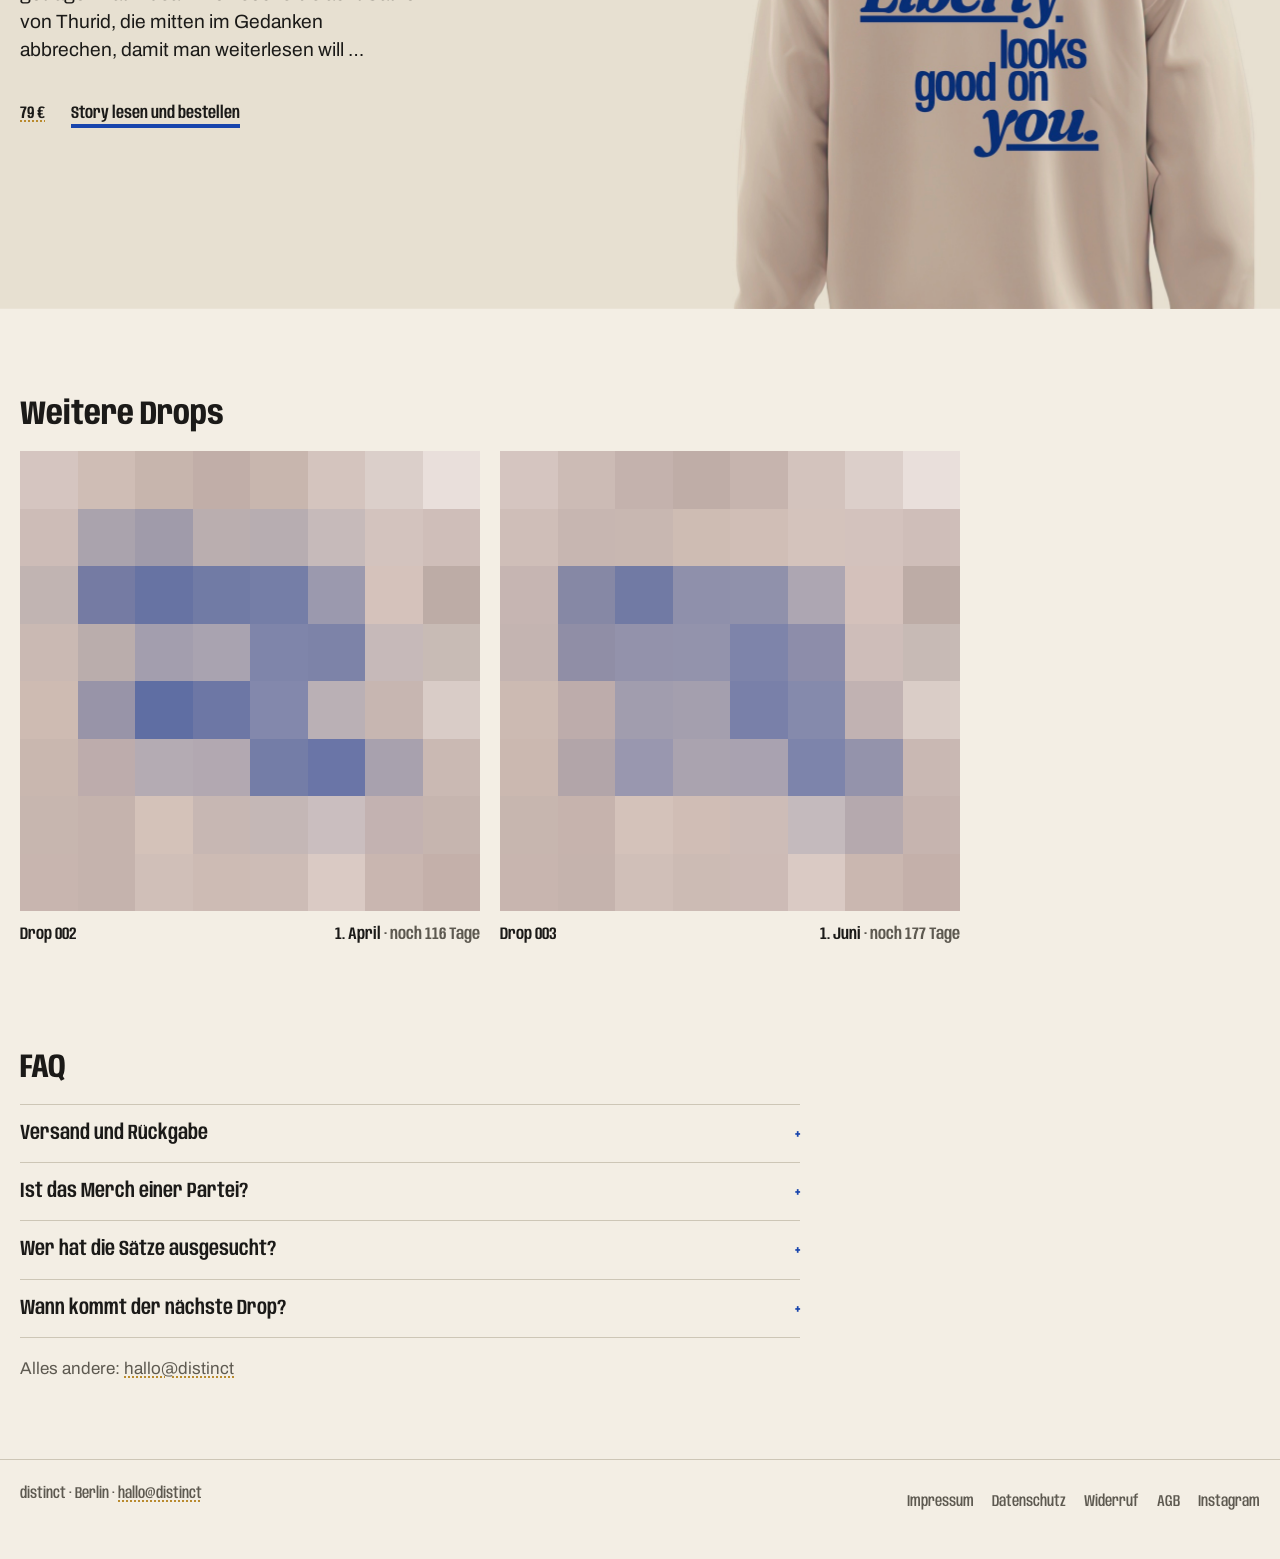
==== commit dfafe7cb: "Drop 001 als Ueberschrift; Drop 002 und 003 verpixelt mit Datum und Tageszaehler Co-Authored-By: Cla" ====
--- a/index.html
+++ b/index.html
@@ -42,23 +42,23 @@
           <h1 class="wm flat" aria-label="distinct"><span class="d" aria-hidden="true"><span class="dt">d</span><span class="db">d</span></span><span aria-hidden="true">istinct</span></h1>
           <div class="slot" aria-hidden="true"></div>
           <div class="dtext">
+            <h2 class="h2 dh">Drop 001</h2>
             <div class="teaser"><p data-i18n="teaser">Platzhalter. Hier beginnt die Story zu diesem Satz: woher er kommt, warum er auf dem Rücken steht und nicht auf der Brust, und was Freiheit mit gutem Aussehen zu tun hat.</p><p data-i18n="teaser2">Platzhalter, zweiter Absatz. Hier steht, wie der Satz ausgewählt wurde und wer ihn zuerst getragen hat. Zusammen sechs bis acht Sätze von Thurid, die mitten im Gedanken abbrechen, damit man weiterlesen will …</p></div>
-            <p class="buyline"><span class="pr">Drop 001</span><span class="pr tbd">79 €</span><a class="go" href="liberty-looks-good-on-you/" data-i18n="more">Story lesen und bestellen</a></p>
+            <p class="buyline"><span class="pr tbd">79 €</span><a class="go" href="liberty-looks-good-on-you/" data-i18n="more">Story lesen und bestellen</a></p>
           </div>
         </div>
       </div>
       <a class="shot" href="liberty-looks-good-on-you/"><img src="img/hoodie-ruecken.jpg" alt="Cremefarbener Hoodie von hinten, auf dem Rücken in Kobaltblau gedruckt: Liberty looks good on you" width="1400" height="1400"></a>
     </div>
   </section>
-  <!-- Platzhalter-Block: fliegt wieder raus, bis es Drop 002 gibt. Bilder sind Thurids andere Entwürfe desselben Satzes. -->
+  <!-- Die nächsten Drops, absichtlich unkenntlich: 8×8-Pixel-Mosaike (website/img/px/), im Moment aus der Mitte zweier alter Entwürfe.
+       Sobald das echte Motiv feststeht: daraus neu verpixeln. Termine von Florian, 18 Nov: Drop 002 am 1. April 2027, Drop 003 am 1. Juni 2027. -->
   <section class="md" aria-labelledby="mdTitle">
     <h2 class="h2" id="mdTitle" data-i18n="md_t">Weitere Drops</h2>
     <div class="rail" tabindex="0" role="region" aria-label="Weitere Drops" data-i18n-aria="aria_md">
-      <figure class="card"><div class="shot"><img src="img/entwurf-7.jpg" alt="Platzhalter: weiterer Hoodie-Entwurf von hinten" loading="lazy" width="1400" height="1400"></div><figcaption><span>Drop 002</span><span class="tbd" data-i18n="soon">folgt</span></figcaption></figure>
-      <figure class="card"><div class="shot"><img src="img/entwurf-3.jpg" alt="Platzhalter: weiterer Hoodie-Entwurf von hinten" loading="lazy" width="1400" height="1400"></div><figcaption><span>Drop 003</span><span class="tbd" data-i18n="soon">folgt</span></figcaption></figure>
-      <figure class="card"><div class="shot"><img src="img/entwurf-6.jpg" alt="Platzhalter: weiterer Hoodie-Entwurf von hinten" loading="lazy" width="1400" height="1400"></div><figcaption><span>Drop 004</span><span class="tbd" data-i18n="soon">folgt</span></figcaption></figure>
+      <figure class="card px"><div class="shot"><img src="img/px-3.png" alt="Drop 002, noch unkenntlich" loading="lazy" width="8" height="8"></div><figcaption><span>Drop 002</span><span><span data-i18n="d2">1. April</span> <span class="cd" data-until="2027-04-01"></span></span></figcaption></figure>
+      <figure class="card px"><div class="shot"><img src="img/px-6.png" alt="Drop 003, noch unkenntlich" loading="lazy" width="8" height="8"></div><figcaption><span>Drop 003</span><span><span data-i18n="d3">1. Juni</span> <span class="cd" data-until="2027-06-01"></span></span></figcaption></figure>
     </div>
-    <p class="ph" data-i18n="md_ph">Platzhalter: andere Entwürfe desselben Satzes.</p>
   </section>
   <section class="qs" id="fragen" aria-labelledby="faqTitle">
     <h2 class="h2" id="faqTitle" data-i18n="faq_t">FAQ</h2>
@@ -66,7 +66,7 @@
       <details><summary data-i18n="x6q">Versand und Rückgabe</summary><p data-i18n="x6a">Versand mit <span class="tbd">DHL</span> innerhalb Deutschlands für <span class="tbd">4,90 €</span>, <span class="tbd">mittwochs</span>. 14 Tage Widerrufsrecht ab Erhalt. Schreib uns, wir schicken dir ein Rücksendeetikett.</p></details>
       <details><summary data-i18n="x1q">Ist das Merch einer Partei?</summary><p data-i18n="x1a">Nein. distinct gehört zu keiner Partei. Das Label entsteht im <span class="tbd">Hekaton-Fellowship von Prometheus, einem Freiheitsinstitut in Berlin</span>.</p></details>
       <details><summary data-i18n="x2q">Wer hat die Sätze ausgesucht?</summary><p data-i18n="x2a">Thurid hat rund 70 Sätze geschrieben. Sechs davon hingen beim Open Summit 2026 an einer Wand, die Gäste haben mit Klebepunkten abgestimmt.</p></details>
-      <details><summary data-i18n="x5q">Wann kommt der nächste Drop?</summary><p data-i18n="x5a">Ein Satz pro Drop. <span class="tbd">Drop 002 ist für das Frühjahr 2027 geplant.</span></p></details>
+      <details><summary data-i18n="x5q">Wann kommt der nächste Drop?</summary><p data-i18n="x5a">Ein Satz pro Drop. Drop 002 kommt am 1. April 2027, Drop 003 am 1. Juni 2027.</p></details>
       <p class="note" data-i18n="h_note">Alles andere: <span class="tbd">hallo@distinct</span></p>
     </div>
   </section>
@@ -75,7 +75,7 @@
   <span>distinct · Berlin · <span class="tbd">hallo@distinct</span></span>
   <nav aria-label="Rechtliches" data-i18n-aria="aria_legal"><a href="impressum/">Impressum</a><a href="datenschutz/" data-i18n="privacy">Datenschutz</a><a href="widerruf/" data-i18n="withdraw">Widerruf</a><a href="agb/" data-i18n="agb">AGB</a><a href="#">Instagram</a></nav>
 </footer>
-<script>window.EN_PAGE={"title": "distinct · Liberty looks good on you", "teaser": "Placeholder. This is where the story behind the sentence begins: where it comes from, why it sits on the back and not on the chest, and what liberty has to do with looking good.", "teaser2": "Placeholder, second paragraph. This is where it says how the sentence was chosen and who wore it first. Six to eight sentences by Thurid in all, stopping mid-thought, so you want to read on …", "soon": "to follow", "md_t": "More drops", "md_ph": "Placeholder: other designs of the same sentence.", "faq_t": "FAQ", "h_note": "Anything else: <span class=\"tbd\">hallo@distinct</span>", "x6q": "Shipping and returns", "x6a": "Shipping with <span class=\"tbd\">DHL</span> within Germany for <span class=\"tbd\">€4.90</span>, <span class=\"tbd\">on Wednesdays</span>. 14-day right of withdrawal from delivery. Write to us and we send a return label.", "x1q": "Is this party merch?", "x1a": "No. distinct belongs to no party. The label is being built in the <span class=\"tbd\">Hekaton fellowship of Prometheus, a freedom institute in Berlin</span>.", "x2q": "Who picked the sentences?", "x2a": "Thurid wrote around 70 sentences. Six of them hung on a wall at Open Summit 2026, and the guests voted with sticky dots.", "x5q": "When is the next drop?", "x5a": "One sentence per drop. <span class=\"tbd\">Drop 002 is planned for spring 2027.</span>"};</script>
+<script>window.EN_PAGE={"title": "distinct · Liberty looks good on you", "teaser": "Placeholder. This is where the story behind the sentence begins: where it comes from, why it sits on the back and not on the chest, and what liberty has to do with looking good.", "teaser2": "Placeholder, second paragraph. This is where it says how the sentence was chosen and who wore it first. Six to eight sentences by Thurid in all, stopping mid-thought, so you want to read on …", "d2": "1 April", "d3": "1 June", "md_t": "More drops", "faq_t": "FAQ", "h_note": "Anything else: <span class=\"tbd\">hallo@distinct</span>", "x6q": "Shipping and returns", "x6a": "Shipping with <span class=\"tbd\">DHL</span> within Germany for <span class=\"tbd\">€4.90</span>, <span class=\"tbd\">on Wednesdays</span>. 14-day right of withdrawal from delivery. Write to us and we send a return label.", "x1q": "Is this party merch?", "x1a": "No. distinct belongs to no party. The label is being built in the <span class=\"tbd\">Hekaton fellowship of Prometheus, a freedom institute in Berlin</span>.", "x2q": "Who picked the sentences?", "x2a": "Thurid wrote around 70 sentences. Six of them hung on a wall at Open Summit 2026, and the guests voted with sticky dots.", "x5q": "When is the next drop?", "x5a": "One sentence per drop. Drop 002 arrives on 1 April 2027, Drop 003 on 1 June 2027."};</script>
 <script src="assets/site.js"></script>
 </body>
 </html>
--- a/assets/site.css
+++ b/assets/site.css
@@ -114,6 +114,7 @@
 }
 .teaser{font-size:clamp(18px,1.5vw,22px);line-height:1.45;max-width:36ch;text-wrap:pretty}
 .teaser p+p{margin-top:.8em}
+.dh{margin-bottom:clamp(12px,1.4vw,20px)}
 .buyline{display:flex;align-items:baseline;flex-wrap:wrap;gap:6px 26px;margin-top:clamp(18px,2.2vw,30px)}
 .pr{font-family:var(--any);font-stretch:78%;font-weight:600;font-size:17px}
 .shot{position:relative;display:block;aspect-ratio:1/1;mix-blend-mode:multiply}
@@ -127,7 +128,9 @@
 .rail{display:flex;gap:clamp(12px,1.6vw,24px);overflow-x:auto;scroll-snap-type:x proximity;padding:18px var(--gx) 14px 0;background:var(--cream);scrollbar-width:thin;scrollbar-color:var(--kobalt) transparent}
 .card{flex:0 0 min(38vw,460px);margin:0;scroll-snap-align:start}
 .card figcaption{display:flex;justify-content:space-between;gap:12px;margin-top:10px;font-family:var(--any);font-stretch:78%;font-weight:600;font-size:17px}
-.card figcaption span+span{color:var(--muted)}
+.card .cd{color:var(--muted)}
+.card.px .shot{mix-blend-mode:normal}
+.card.px img{image-rendering:pixelated}
 .md .ph{margin-top:8px;padding-right:var(--gx)}
 .qs{padding:clamp(48px,7vw,96px) var(--gx) clamp(40px,6vw,80px)}
 .qs .faq{padding-top:18px}
